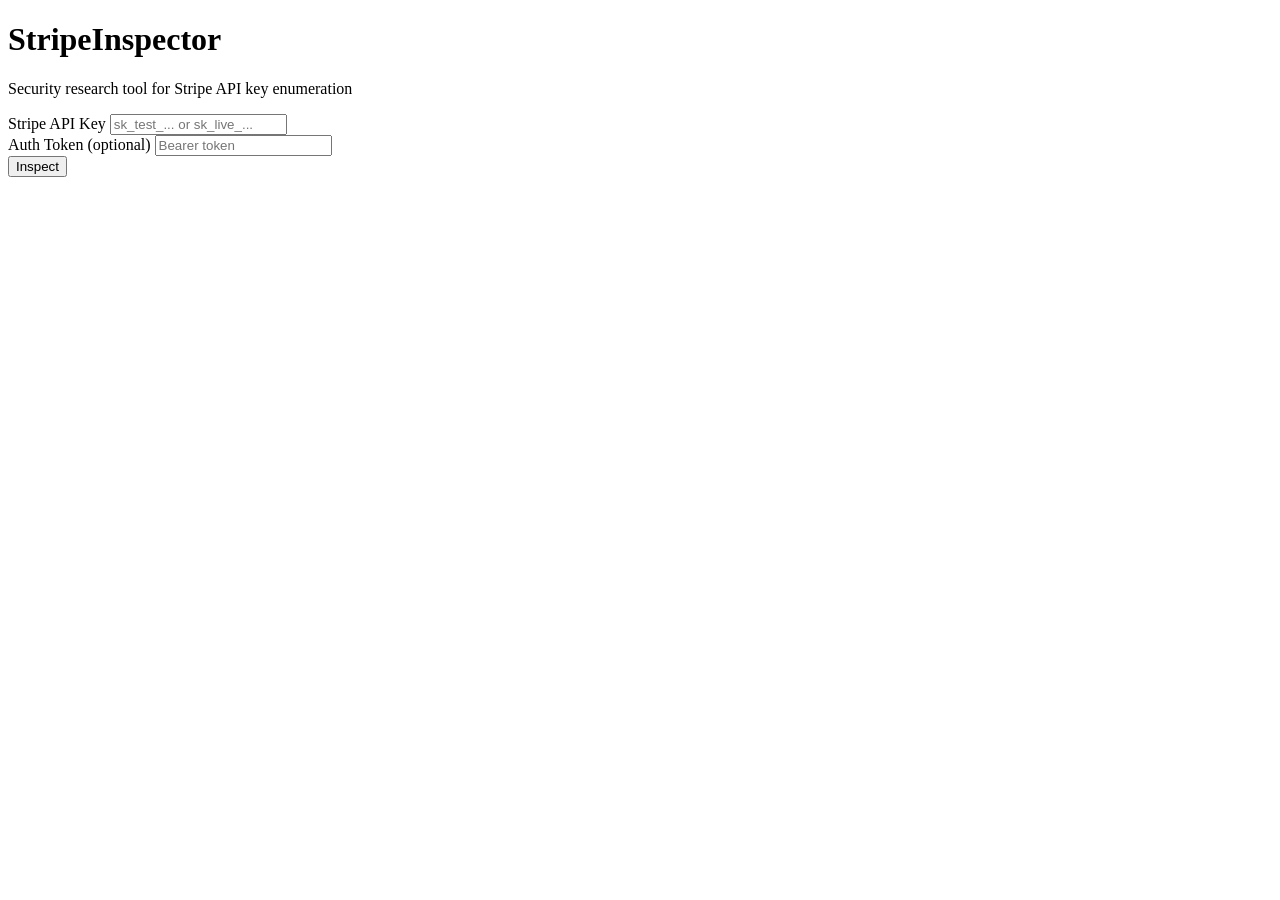
==== stripe_inspector/web/static/index.html @ d229f496 "Initial release v0.1.0 — Stripe API key inspector Security research tool that enumerates Stripe API " ====
<!DOCTYPE html>
<html lang="en">
<head>
    <meta charset="UTF-8">
    <meta name="viewport" content="width=device-width, initial-scale=1.0">
    <title>StripeInspector</title>
    <link rel="preconnect" href="https://fonts.googleapis.com">
    <link href="https://fonts.googleapis.com/css2?family=Inter:wght@400;500;600;700&family=JetBrains+Mono:wght@400;500&display=swap" rel="stylesheet">
    <link rel="stylesheet" href="/static/style.css">
</head>
<body>
    <div class="container">
        <div class="header">
            <h1>Stripe<span>Inspector</span></h1>
            <p>Security research tool for Stripe API key enumeration</p>
        </div>

        <div class="input-section">
            <div class="input-row">
                <div class="input-group" style="flex:3;">
                    <label>Stripe API Key</label>
                    <input type="text" id="keyInput" placeholder="sk_test_... or sk_live_..." autocomplete="off" spellcheck="false">
                </div>
                <div class="input-group" style="flex:1;">
                    <label>Auth Token (optional)</label>
                    <input type="password" id="tokenInput" placeholder="Bearer token" autocomplete="off">
                </div>
                <button class="btn btn-primary" id="inspectBtn">Inspect</button>
            </div>
        </div>

        <div class="status" id="status" style="display:none;"></div>

        <div class="results" id="results">
            <div id="resultsContent"></div>
        </div>
    </div>

    <script src="/static/app.js"></script>
</body>
</html>
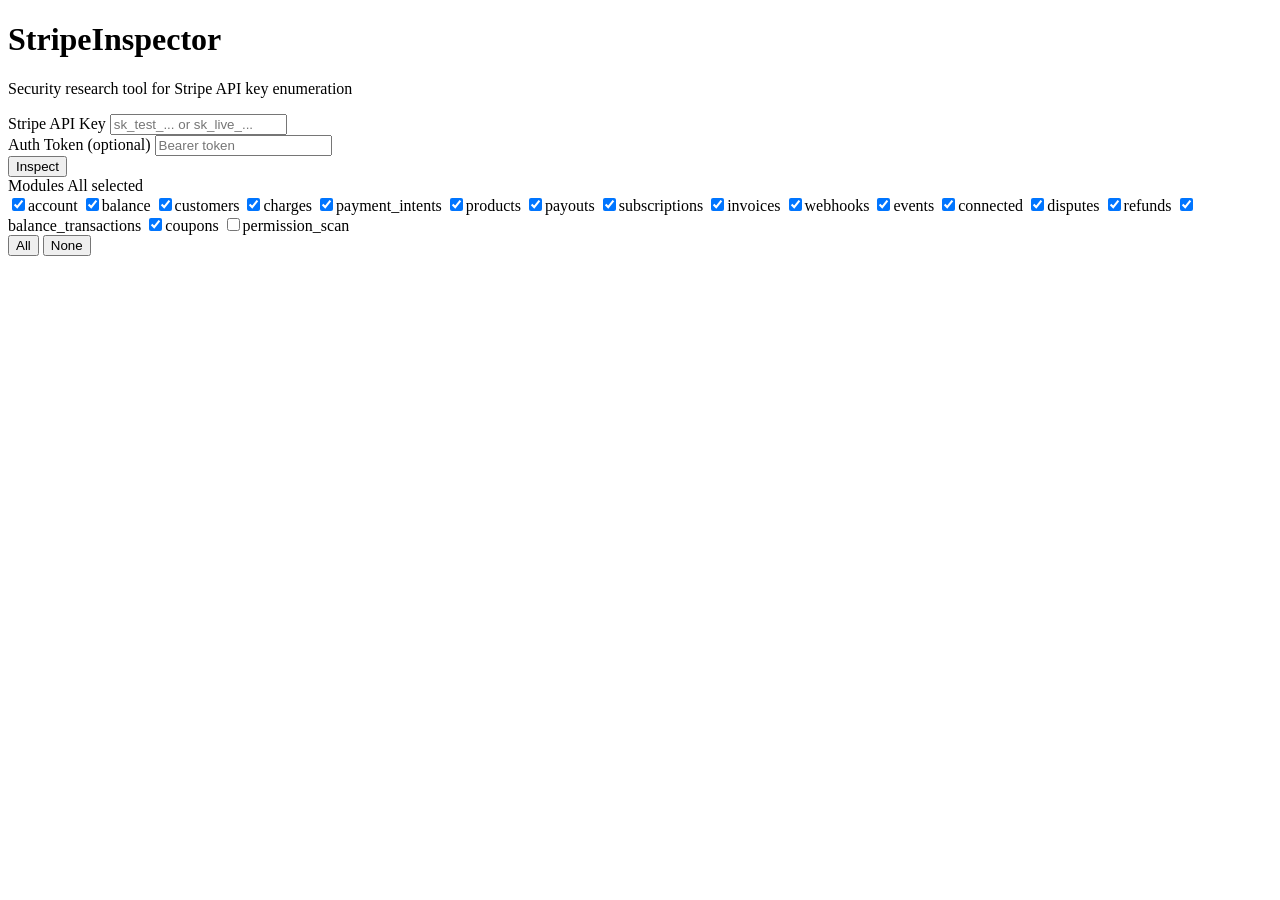
==== commit 6ff47f7a: "Add 5 new modules: disputes, refunds, balance_transactions, coupons, permission_scan - disputes: /v1" ====
--- a/stripe_inspector/web/static/index.html
+++ b/stripe_inspector/web/static/index.html
@@ -27,6 +27,35 @@
                 </div>
                 <button class="btn btn-primary" id="inspectBtn">Inspect</button>
             </div>
+            <div class="modules-section">
+                <div class="modules-header" onclick="document.getElementById('modulesGrid').classList.toggle('open')">
+                    <label>Modules</label>
+                    <span class="modules-toggle" id="modulesCount">All selected</span>
+                </div>
+                <div class="modules-grid" id="modulesGrid">
+                    <label class="module-chip"><input type="checkbox" value="account" checked><span>account</span></label>
+                    <label class="module-chip"><input type="checkbox" value="balance" checked><span>balance</span></label>
+                    <label class="module-chip"><input type="checkbox" value="customers" checked><span>customers</span></label>
+                    <label class="module-chip"><input type="checkbox" value="charges" checked><span>charges</span></label>
+                    <label class="module-chip"><input type="checkbox" value="payment_intents" checked><span>payment_intents</span></label>
+                    <label class="module-chip"><input type="checkbox" value="products" checked><span>products</span></label>
+                    <label class="module-chip"><input type="checkbox" value="payouts" checked><span>payouts</span></label>
+                    <label class="module-chip"><input type="checkbox" value="subscriptions" checked><span>subscriptions</span></label>
+                    <label class="module-chip"><input type="checkbox" value="invoices" checked><span>invoices</span></label>
+                    <label class="module-chip"><input type="checkbox" value="webhooks" checked><span>webhooks</span></label>
+                    <label class="module-chip"><input type="checkbox" value="events" checked><span>events</span></label>
+                    <label class="module-chip"><input type="checkbox" value="connected" checked><span>connected</span></label>
+                    <label class="module-chip"><input type="checkbox" value="disputes" checked><span>disputes</span></label>
+                    <label class="module-chip"><input type="checkbox" value="refunds" checked><span>refunds</span></label>
+                    <label class="module-chip"><input type="checkbox" value="balance_transactions" checked><span>balance_transactions</span></label>
+                    <label class="module-chip"><input type="checkbox" value="coupons" checked><span>coupons</span></label>
+                    <label class="module-chip"><input type="checkbox" value="permission_scan"><span>permission_scan</span></label>
+                    <div class="modules-actions">
+                        <button class="btn btn-outline btn-xs" onclick="toggleAllModules(true)">All</button>
+                        <button class="btn btn-outline btn-xs" onclick="toggleAllModules(false)">None</button>
+                    </div>
+                </div>
+            </div>
         </div>
 
         <div class="status" id="status" style="display:none;"></div>
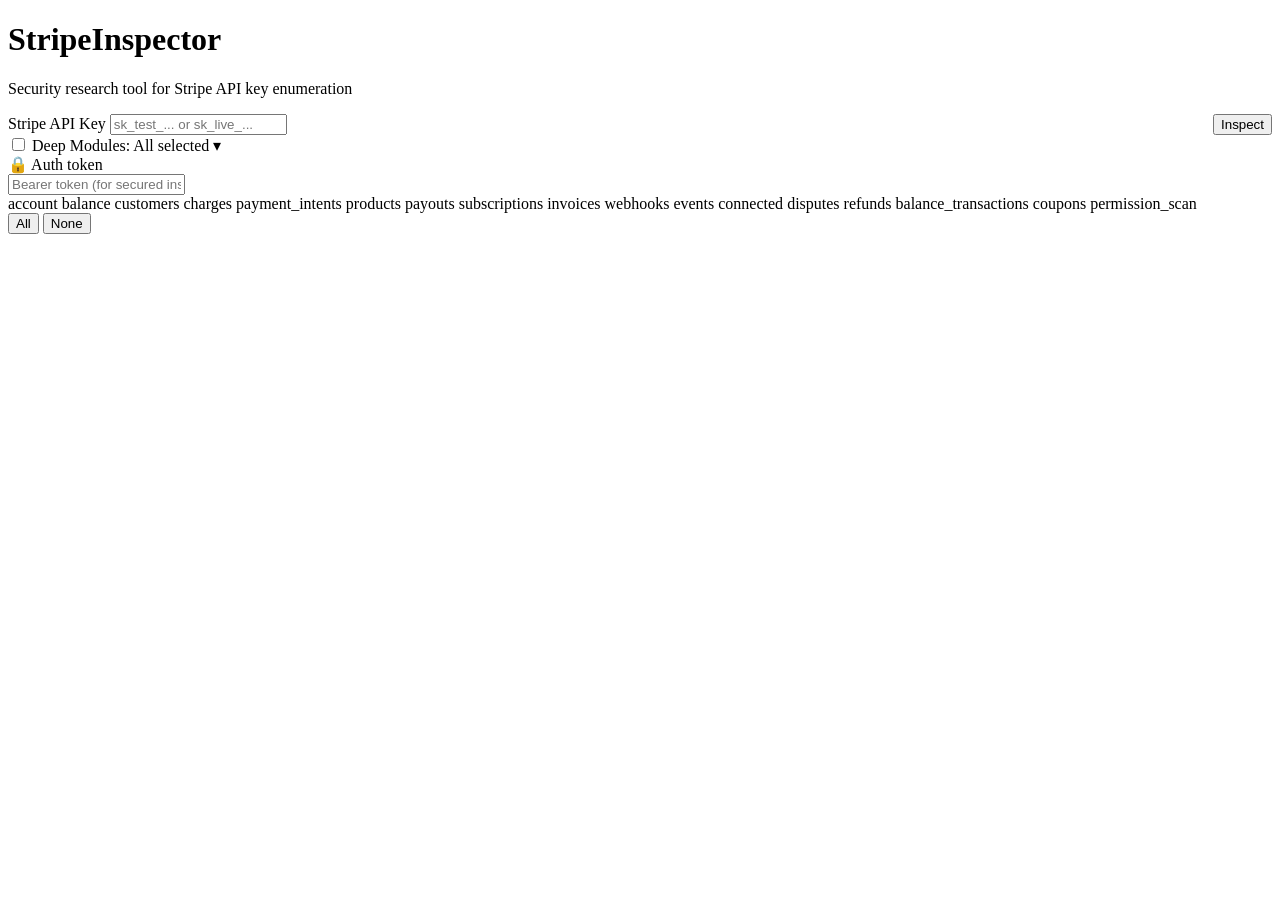
==== commit e92313e1: "Replace checkbox inputs with data-attribute chips for module selector Removes all <input type="check" ====
--- a/stripe_inspector/web/static/index.html
+++ b/stripe_inspector/web/static/index.html
@@ -16,40 +16,62 @@
         </div>
 
         <div class="input-section">
-            <div class="input-row">
-                <div class="input-group" style="flex:3;">
+            <!-- Key input + Inspect button -->
+            <div style="display:flex;gap:10px;">
+                <div class="input-group" style="flex:1;">
                     <label>Stripe API Key</label>
                     <input type="text" id="keyInput" placeholder="sk_test_... or sk_live_..." autocomplete="off" spellcheck="false">
                 </div>
-                <div class="input-group" style="flex:1;">
-                    <label>Auth Token (optional)</label>
-                    <input type="password" id="tokenInput" placeholder="Bearer token" autocomplete="off">
+                <button class="btn btn-primary" id="inspectBtn" style="align-self:flex-end;">Inspect</button>
+            </div>
+
+            <!-- Toolbar row -->
+            <div class="toolbar">
+                <div class="toolbar-left">
+                    <label class="toggle-switch" title="Fetch all pages instead of first 100">
+                        <input type="checkbox" id="deepToggle">
+                        <span class="toggle-track"><span class="toggle-thumb"></span></span>
+                        <span class="toggle-label">Deep</span>
+                    </label>
+                    <span class="toolbar-divider"></span>
+                    <span class="toolbar-link" id="modulesToggle" onclick="document.getElementById('modulesGrid').classList.toggle('open'); updateModulesCount();">
+                        Modules: <span id="modulesCount">All selected</span> <span class="arrow">&#9662;</span>
+                    </span>
                 </div>
-                <button class="btn btn-primary" id="inspectBtn">Inspect</button>
+                <div class="toolbar-right">
+                    <span class="toolbar-link" onclick="document.getElementById('tokenSection').classList.toggle('open')">
+                        &#128274; Auth token
+                    </span>
+                </div>
             </div>
-            <div class="modules-section">
-                <div class="modules-header" onclick="document.getElementById('modulesGrid').classList.toggle('open')">
-                    <label>Modules</label>
-                    <span class="modules-toggle" id="modulesCount">All selected</span>
+
+            <!-- Auth token (hidden by default) -->
+            <div class="collapsible" id="tokenSection">
+                <div class="input-group">
+                    <input type="password" id="tokenInput" placeholder="Bearer token (for secured instances)" autocomplete="off">
                 </div>
-                <div class="modules-grid" id="modulesGrid">
-                    <label class="module-chip"><input type="checkbox" value="account" checked><span>account</span></label>
-                    <label class="module-chip"><input type="checkbox" value="balance" checked><span>balance</span></label>
-                    <label class="module-chip"><input type="checkbox" value="customers" checked><span>customers</span></label>
-                    <label class="module-chip"><input type="checkbox" value="charges" checked><span>charges</span></label>
-                    <label class="module-chip"><input type="checkbox" value="payment_intents" checked><span>payment_intents</span></label>
-                    <label class="module-chip"><input type="checkbox" value="products" checked><span>products</span></label>
-                    <label class="module-chip"><input type="checkbox" value="payouts" checked><span>payouts</span></label>
-                    <label class="module-chip"><input type="checkbox" value="subscriptions" checked><span>subscriptions</span></label>
-                    <label class="module-chip"><input type="checkbox" value="invoices" checked><span>invoices</span></label>
-                    <label class="module-chip"><input type="checkbox" value="webhooks" checked><span>webhooks</span></label>
-                    <label class="module-chip"><input type="checkbox" value="events" checked><span>events</span></label>
-                    <label class="module-chip"><input type="checkbox" value="connected" checked><span>connected</span></label>
-                    <label class="module-chip"><input type="checkbox" value="disputes" checked><span>disputes</span></label>
-                    <label class="module-chip"><input type="checkbox" value="refunds" checked><span>refunds</span></label>
-                    <label class="module-chip"><input type="checkbox" value="balance_transactions" checked><span>balance_transactions</span></label>
-                    <label class="module-chip"><input type="checkbox" value="coupons" checked><span>coupons</span></label>
-                    <label class="module-chip"><input type="checkbox" value="permission_scan"><span>permission_scan</span></label>
+            </div>
+
+            <!-- Modules grid (hidden by default) -->
+            <div class="collapsible" id="modulesGrid">
+                <div class="modules-grid-inner">
+                    <span class="module-chip active" data-module="account" onclick="toggleChip(this)">account</span>
+                    <span class="module-chip active" data-module="balance" onclick="toggleChip(this)">balance</span>
+                    <span class="module-chip active" data-module="customers" onclick="toggleChip(this)">customers</span>
+                    <span class="module-chip active" data-module="charges" onclick="toggleChip(this)">charges</span>
+                    <span class="module-chip active" data-module="payment_intents" onclick="toggleChip(this)">payment_intents</span>
+                    <span class="module-chip active" data-module="products" onclick="toggleChip(this)">products</span>
+                    <span class="module-chip active" data-module="payouts" onclick="toggleChip(this)">payouts</span>
+                    <span class="module-chip active" data-module="subscriptions" onclick="toggleChip(this)">subscriptions</span>
+                    <span class="module-chip active" data-module="invoices" onclick="toggleChip(this)">invoices</span>
+                    <span class="module-chip active" data-module="webhooks" onclick="toggleChip(this)">webhooks</span>
+                    <span class="module-chip active" data-module="events" onclick="toggleChip(this)">events</span>
+                    <span class="module-chip active" data-module="connected" onclick="toggleChip(this)">connected</span>
+                    <span class="module-chip active" data-module="disputes" onclick="toggleChip(this)">disputes</span>
+                    <span class="module-chip active" data-module="refunds" onclick="toggleChip(this)">refunds</span>
+                    <span class="module-chip active" data-module="balance_transactions" onclick="toggleChip(this)">balance_transactions</span>
+                    <span class="module-chip active" data-module="coupons" onclick="toggleChip(this)">coupons</span>
+                    <span class="module-chip" data-module="permission_scan" onclick="toggleChip(this)">permission_scan</span>
                     <div class="modules-actions">
                         <button class="btn btn-outline btn-xs" onclick="toggleAllModules(true)">All</button>
                         <button class="btn btn-outline btn-xs" onclick="toggleAllModules(false)">None</button>
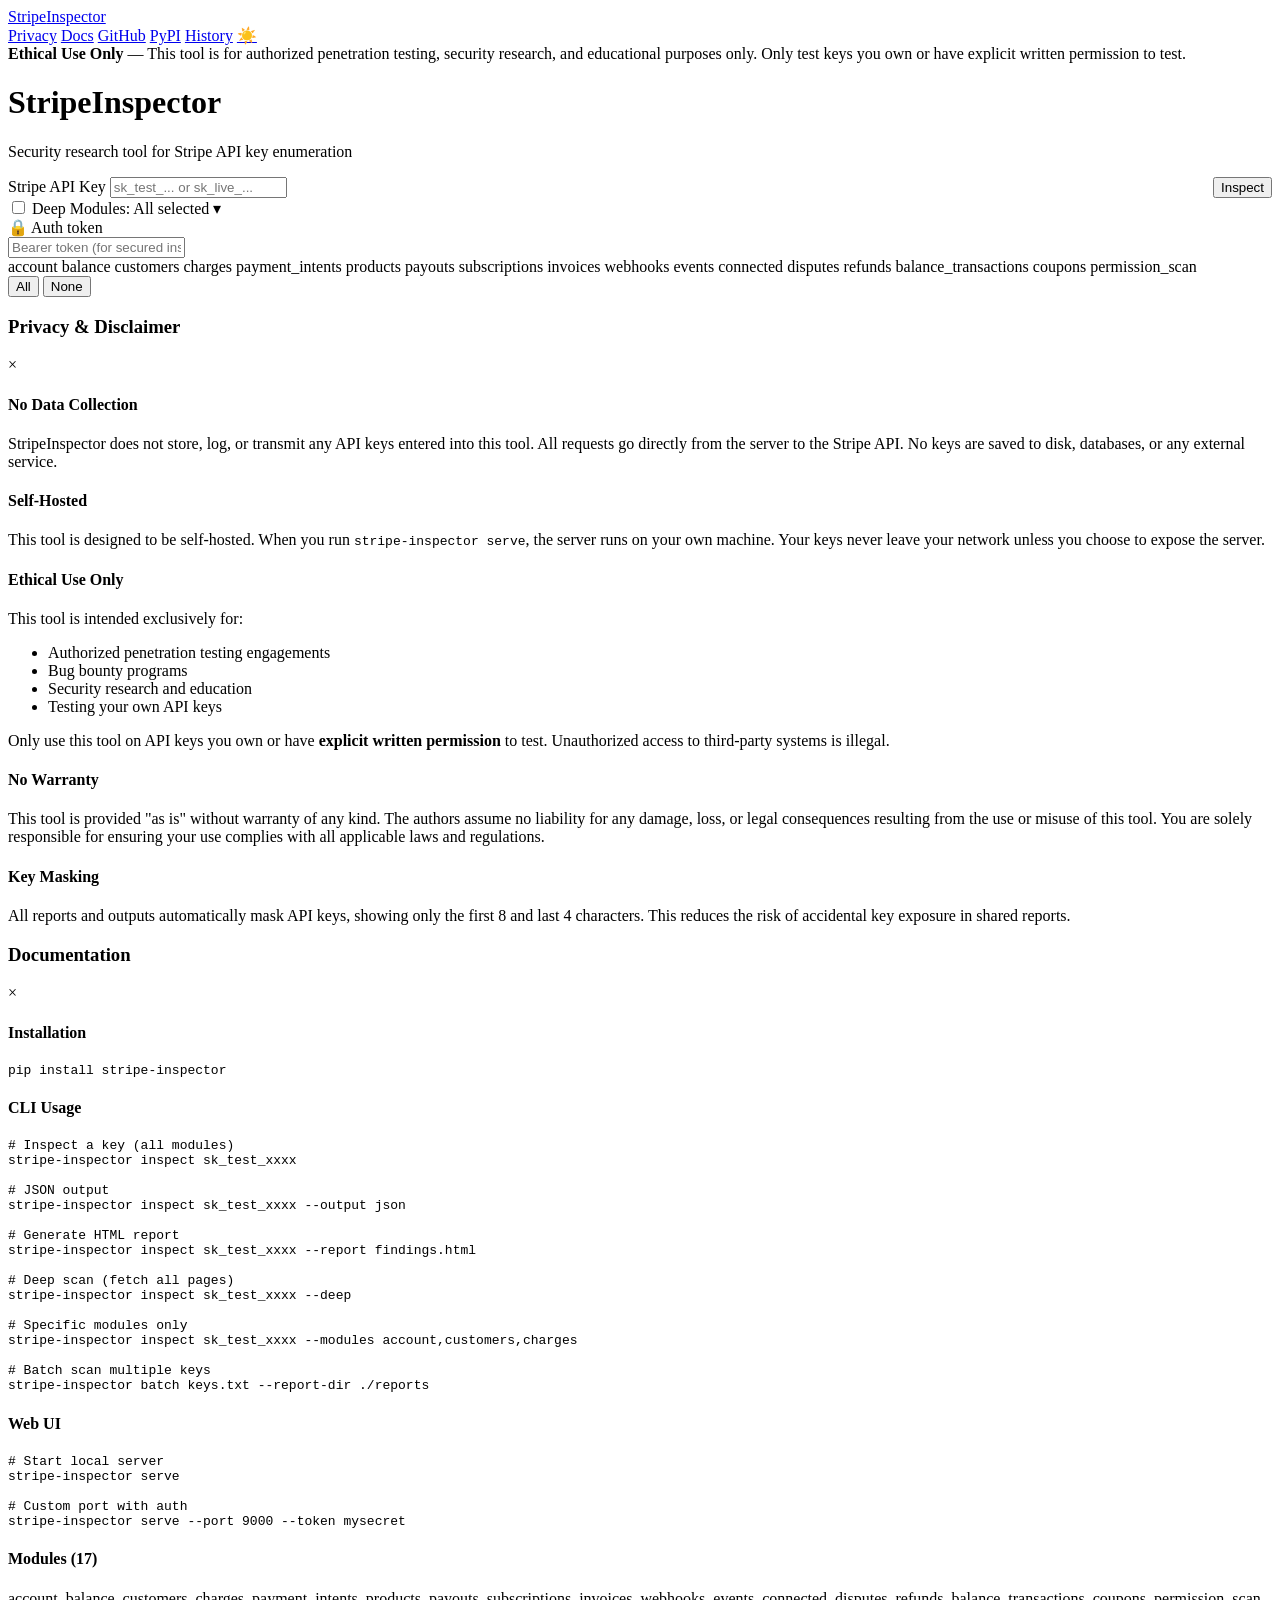
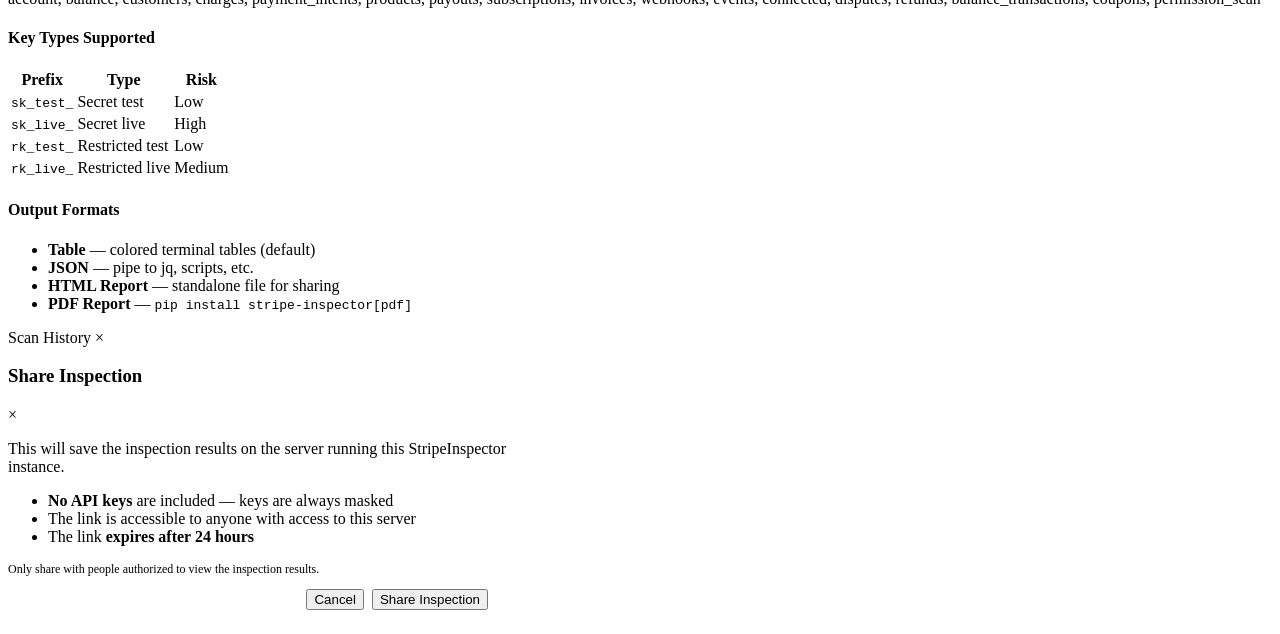
==== commit 33720332: "Scan history, API-only mode, favicon - Scan history: saved to localStorage, slide-out panel, click t" ====
--- a/stripe_inspector/web/static/index.html
+++ b/stripe_inspector/web/static/index.html
@@ -7,8 +7,31 @@
     <link rel="preconnect" href="https://fonts.googleapis.com">
     <link href="https://fonts.googleapis.com/css2?family=Inter:wght@400;500;600;700&family=JetBrains+Mono:wght@400;500&display=swap" rel="stylesheet">
     <link rel="stylesheet" href="/static/style.css">
+    <link rel="icon" href="data:image/svg+xml,<svg xmlns='http://www.w3.org/2000/svg' viewBox='0 0 100 100'><rect width='100' height='100' rx='20' fill='%230f1117'/><text x='50' y='68' font-size='55' text-anchor='middle' font-family='monospace' fill='%236c63ff'>SI</text></svg>">
 </head>
 <body>
+    <!-- Top nav bar -->
+    <nav class="top-nav">
+        <div class="top-nav-inner">
+            <div class="top-nav-left">
+                <a href="/" class="nav-brand">Stripe<span>Inspector</span></a>
+            </div>
+            <div class="top-nav-right">
+                <a href="#" onclick="document.getElementById('privacyModal').classList.add('open'); return false;">Privacy</a>
+                <a href="#" onclick="document.getElementById('instructionsModal').classList.add('open'); return false;">Docs</a>
+                <a href="https://github.com/mrdebugger/stripe-inspector" target="_blank">GitHub</a>
+                <a href="https://pypi.org/project/stripe-inspector/" target="_blank">PyPI</a>
+                <a href="#" onclick="toggleHistory(); return false;" title="Scan history">History</a>
+                <a href="#" onclick="toggleTheme(); return false;" id="themeIcon" title="Toggle theme">☀️</a>
+            </div>
+        </div>
+    </nav>
+
+    <!-- Ethical use banner -->
+    <div class="ethics-banner">
+        <strong>Ethical Use Only</strong> &mdash; This tool is for authorized penetration testing, security research, and educational purposes only. Only test keys you own or have explicit written permission to test.
+    </div>
+
     <div class="container">
         <div class="header">
             <h1>Stripe<span>Inspector</span></h1>
@@ -87,6 +110,147 @@
         </div>
     </div>
 
+    <!-- Privacy Modal -->
+    <div class="modal-overlay" id="privacyModal" onclick="if(event.target===this)this.classList.remove('open')">
+        <div class="modal-box">
+            <div class="modal-header">
+                <h3>Privacy &amp; Disclaimer</h3>
+                <span class="modal-close" onclick="this.closest('.modal-overlay').classList.remove('open')">&times;</span>
+            </div>
+            <div class="modal-body">
+                <h4>No Data Collection</h4>
+                <p>StripeInspector does not store, log, or transmit any API keys entered into this tool. All requests go directly from the server to the Stripe API. No keys are saved to disk, databases, or any external service.</p>
+
+                <h4>Self-Hosted</h4>
+                <p>This tool is designed to be self-hosted. When you run <code>stripe-inspector serve</code>, the server runs on your own machine. Your keys never leave your network unless you choose to expose the server.</p>
+
+                <h4>Ethical Use Only</h4>
+                <p>This tool is intended exclusively for:</p>
+                <ul>
+                    <li>Authorized penetration testing engagements</li>
+                    <li>Bug bounty programs</li>
+                    <li>Security research and education</li>
+                    <li>Testing your own API keys</li>
+                </ul>
+                <p>Only use this tool on API keys you own or have <strong>explicit written permission</strong> to test. Unauthorized access to third-party systems is illegal.</p>
+
+                <h4>No Warranty</h4>
+                <p>This tool is provided "as is" without warranty of any kind. The authors assume no liability for any damage, loss, or legal consequences resulting from the use or misuse of this tool. You are solely responsible for ensuring your use complies with all applicable laws and regulations.</p>
+
+                <h4>Key Masking</h4>
+                <p>All reports and outputs automatically mask API keys, showing only the first 8 and last 4 characters. This reduces the risk of accidental key exposure in shared reports.</p>
+            </div>
+        </div>
+    </div>
+
+    <!-- Instructions/Docs Modal -->
+    <div class="modal-overlay" id="instructionsModal" onclick="if(event.target===this)this.classList.remove('open')">
+        <div class="modal-box">
+            <div class="modal-header">
+                <h3>Documentation</h3>
+                <span class="modal-close" onclick="this.closest('.modal-overlay').classList.remove('open')">&times;</span>
+            </div>
+            <div class="modal-body">
+                <h4>Installation</h4>
+                <pre><code>pip install stripe-inspector</code></pre>
+
+                <h4>CLI Usage</h4>
+                <pre><code># Inspect a key (all modules)
+stripe-inspector inspect sk_test_xxxx
+
+# JSON output
+stripe-inspector inspect sk_test_xxxx --output json
+
+# Generate HTML report
+stripe-inspector inspect sk_test_xxxx --report findings.html
+
+# Deep scan (fetch all pages)
+stripe-inspector inspect sk_test_xxxx --deep
+
+# Specific modules only
+stripe-inspector inspect sk_test_xxxx --modules account,customers,charges
+
+# Batch scan multiple keys
+stripe-inspector batch keys.txt --report-dir ./reports</code></pre>
+
+                <h4>Web UI</h4>
+                <pre><code># Start local server
+stripe-inspector serve
+
+# Custom port with auth
+stripe-inspector serve --port 9000 --token mysecret</code></pre>
+
+                <h4>Modules (17)</h4>
+                <p>account, balance, customers, charges, payment_intents, products, payouts, subscriptions, invoices, webhooks, events, connected, disputes, refunds, balance_transactions, coupons, permission_scan</p>
+
+                <h4>Key Types Supported</h4>
+                <table class="data-table" style="margin-top:8px;">
+                    <tr><th>Prefix</th><th>Type</th><th>Risk</th></tr>
+                    <tr><td><code>sk_test_</code></td><td>Secret test</td><td style="color:var(--yellow)">Low</td></tr>
+                    <tr><td><code>sk_live_</code></td><td>Secret live</td><td style="color:var(--red)">High</td></tr>
+                    <tr><td><code>rk_test_</code></td><td>Restricted test</td><td style="color:var(--yellow)">Low</td></tr>
+                    <tr><td><code>rk_live_</code></td><td>Restricted live</td><td style="color:var(--yellow)">Medium</td></tr>
+                </table>
+
+                <h4>Output Formats</h4>
+                <ul>
+                    <li><strong>Table</strong> — colored terminal tables (default)</li>
+                    <li><strong>JSON</strong> — pipe to jq, scripts, etc.</li>
+                    <li><strong>HTML Report</strong> — standalone file for sharing</li>
+                    <li><strong>PDF Report</strong> — <code>pip install stripe-inspector[pdf]</code></li>
+                </ul>
+            </div>
+        </div>
+    </div>
+
+    <!-- History Panel -->
+    <div class="history-panel" id="historyPanel">
+        <div class="history-header">
+            <span>Scan History</span>
+            <span class="modal-close" onclick="toggleHistory()">&times;</span>
+        </div>
+        <div id="historyList"></div>
+    </div>
+
+    <!-- Share Modal -->
+    <div class="modal-overlay" id="shareModal" onclick="if(event.target===this){this.classList.remove('open');resetShareModal();}">
+        <div class="modal-box" style="max-width:500px;">
+            <div class="modal-header">
+                <h3>Share Inspection</h3>
+                <span class="modal-close" onclick="this.closest('.modal-overlay').classList.remove('open');resetShareModal();">&times;</span>
+            </div>
+            <div class="modal-body" id="shareModalBody">
+                <p>This will save the inspection results on the server running this StripeInspector instance.</p>
+                <ul>
+                    <li><strong>No API keys</strong> are included — keys are always masked</li>
+                    <li>The link is accessible to anyone with access to this server</li>
+                    <li>The link <strong>expires after 24 hours</strong></li>
+                </ul>
+                <p style="color:var(--text-dim);font-size:12px;margin-top:12px;">Only share with people authorized to view the inspection results.</p>
+            </div>
+            <div style="padding:0 20px 16px;display:flex;gap:8px;justify-content:flex-end;">
+                <button class="btn btn-outline" onclick="this.closest('.modal-overlay').classList.remove('open');resetShareModal();">Cancel</button>
+                <button class="btn btn-primary" id="shareConfirmBtn" onclick="confirmShare()">Share Inspection</button>
+            </div>
+        </div>
+    </div>
+
     <script src="/static/app.js"></script>
+    <script>
+    function resetShareModal() {
+        document.getElementById('shareModalBody').innerHTML = `
+            <p>This will save the inspection results on the server running this StripeInspector instance.</p>
+            <ul>
+                <li><strong>No API keys</strong> are included — keys are always masked</li>
+                <li>The link is accessible to anyone with access to this server</li>
+                <li>The link <strong>expires after 24 hours</strong></li>
+            </ul>
+            <p style="color:var(--text-dim);font-size:12px;margin-top:12px;">Only share with people authorized to view the inspection results.</p>`;
+        const btn = document.getElementById('shareConfirmBtn');
+        btn.disabled = false;
+        btn.textContent = 'Share Inspection';
+        btn.style.display = '';
+    }
+    </script>
 </body>
 </html>
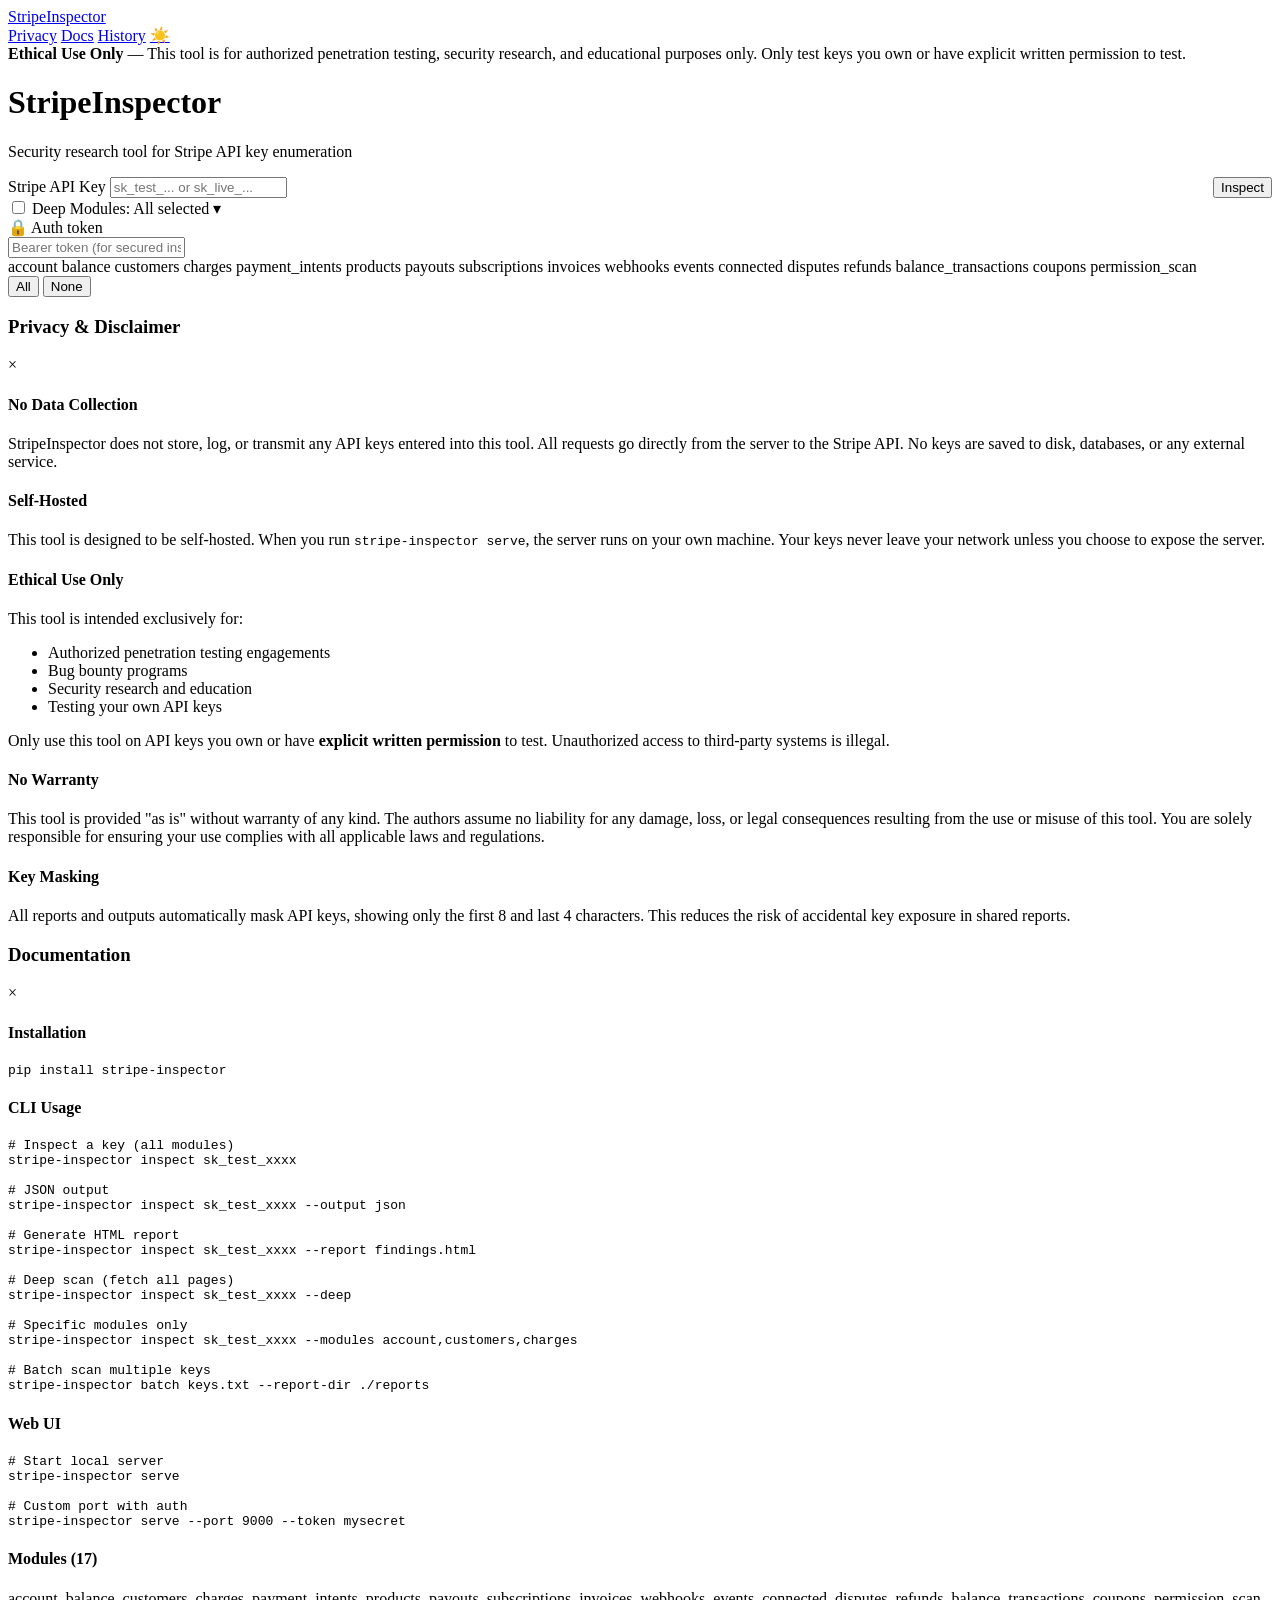
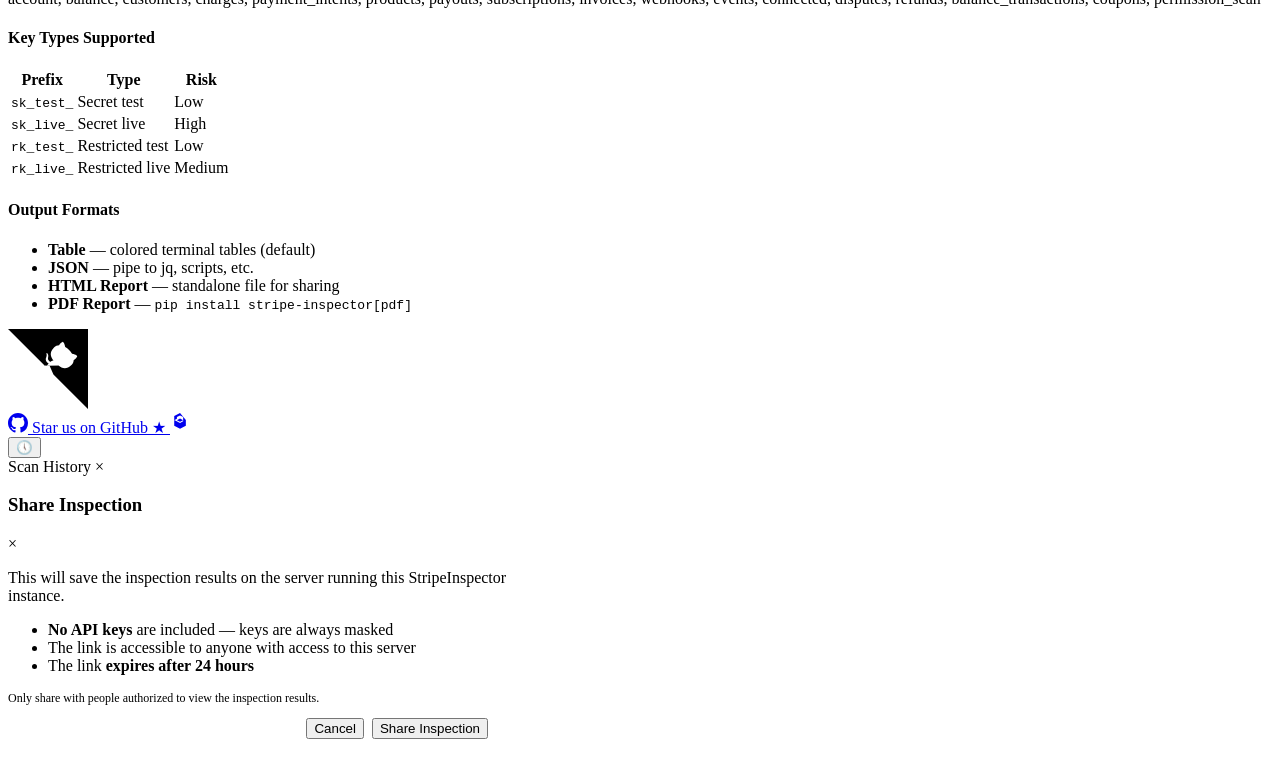
==== commit 19d3c531: "v0.6.0: Scan history, API-only mode, GitHub corner, floating icons, Docker, mobile fixes - Scan hist" ====
--- a/stripe_inspector/web/static/index.html
+++ b/stripe_inspector/web/static/index.html
@@ -19,8 +19,6 @@
             <div class="top-nav-right">
                 <a href="#" onclick="document.getElementById('privacyModal').classList.add('open'); return false;">Privacy</a>
                 <a href="#" onclick="document.getElementById('instructionsModal').classList.add('open'); return false;">Docs</a>
-                <a href="https://github.com/mrdebugger/stripe-inspector" target="_blank">GitHub</a>
-                <a href="https://pypi.org/project/stripe-inspector/" target="_blank">PyPI</a>
                 <a href="#" onclick="toggleHistory(); return false;" title="Scan history">History</a>
                 <a href="#" onclick="toggleTheme(); return false;" id="themeIcon" title="Toggle theme">☀️</a>
             </div>
@@ -203,6 +201,32 @@
         </div>
     </div>
 
+    <!-- GitHub Corner -->
+    <a href="https://github.com/mrdebugger/stripe-inspector" target="_blank" class="github-corner" aria-label="Star on GitHub">
+        <svg width="80" height="80" viewBox="0 0 250 250" aria-hidden="true">
+            <path d="M0,0 L115,115 L130,115 L142,142 L250,250 L250,0 Z"/>
+            <path d="M128.3,109.0 C113.8,99.7 119.0,89.6 119.0,89.6 C122.0,82.7 120.5,78.6 120.5,78.6 C119.2,72.0 123.4,76.3 123.4,76.3 C127.3,80.9 125.5,87.3 125.5,87.3 C122.9,97.6 130.6,101.9 134.4,103.2" fill="#fff" style="transform-origin:130px 106px;" class="octo-arm"/>
+            <path d="M115.0,115.0 C114.9,115.1 118.7,116.5 119.8,115.4 L133.7,101.6 C136.9,99.2 139.9,98.4 142.2,98.6 C133.8,88.0 127.5,74.4 143.8,58.0 C148.5,53.4 154.0,51.2 159.7,51.0 C160.3,49.4 163.2,43.6 171.4,40.1 C171.4,40.1 176.1,42.5 178.8,56.2 C183.1,58.6 187.2,61.8 190.9,65.4 C194.5,69.0 197.7,73.2 200.1,77.6 C213.8,80.2 216.3,84.9 216.3,84.9 C212.7,93.1 206.9,96.0 205.4,96.6 C205.1,102.4 203.0,107.8 198.3,112.5 C181.9,128.9 168.3,122.5 157.7,114.1 C ## 155.9,116.6 156.7,120.9 152.7,124.9 L141.0,136.5 C139.8,137.7 141.6,141.9 141.8,141.8 Z" fill="#fff"/>
+        </svg>
+    </a>
+
+    <!-- Floating Social Icons -->
+    <div class="floating-socials">
+        <a href="https://github.com/mrdebugger/stripe-inspector" target="_blank" class="social-fab github" title="Star on GitHub">
+            <svg width="20" height="20" viewBox="0 0 24 24" fill="currentColor"><path d="M12 0C5.37 0 0 5.37 0 12c0 5.31 3.435 9.795 8.205 11.385.6.105.825-.255.825-.57 0-.285-.015-1.23-.015-2.235-3.015.555-3.795-.735-4.035-1.41-.135-.345-.72-1.41-1.23-1.695-.42-.225-1.02-.78-.015-.795.945-.015 1.62.87 1.845 1.23 1.08 1.815 2.805 1.305 3.495.99.105-.78.42-1.305.765-1.605-2.67-.3-5.46-1.335-5.46-5.925 0-1.305.465-2.385 1.23-3.225-.12-.3-.54-1.53.12-3.18 0 0 1.005-.315 3.3 1.23.96-.27 1.98-.405 3-.405s2.04.135 3 .405c2.295-1.56 3.3-1.23 3.3-1.23.66 1.65.24 2.88.12 3.18.765.84 1.23 1.905 1.23 3.225 0 4.605-2.805 5.625-5.475 5.925.435.375.81 1.095.81 2.22 0 1.605-.015 2.895-.015 3.3 0 .315.225.69.825.57A12.02 12.02 0 0024 12c0-6.63-5.37-12-12-12z"/></svg>
+            <span class="gh-bubble" id="ghBubble">Star us on GitHub &#9733;</span>
+        </a>
+        <a href="https://pypi.org/project/stripe-inspector/" target="_blank" class="social-fab" title="PyPI">
+            <svg width="20" height="20" viewBox="0 0 24 24" fill="currentColor"><path d="M12.042 0L5.07 3.508v5.143l3.238-1.638V4.86l3.734-1.89 3.734 1.89v5.143l-3.734 1.89-6.972-3.508v7.016l6.972 3.508 6.972-3.508V8.338L12.042 0zm0 10.498l-3.734-1.89 3.734-1.89 3.734 1.89-3.734 1.89z"/></svg>
+        </a>
+    </div>
+
+    <!-- Floating History Button -->
+    <button class="history-fab" onclick="toggleHistory()" title="Scan history">
+        &#128340;
+        <span id="historyBadge"></span>
+    </button>
+
     <!-- History Panel -->
     <div class="history-panel" id="historyPanel">
         <div class="history-header">
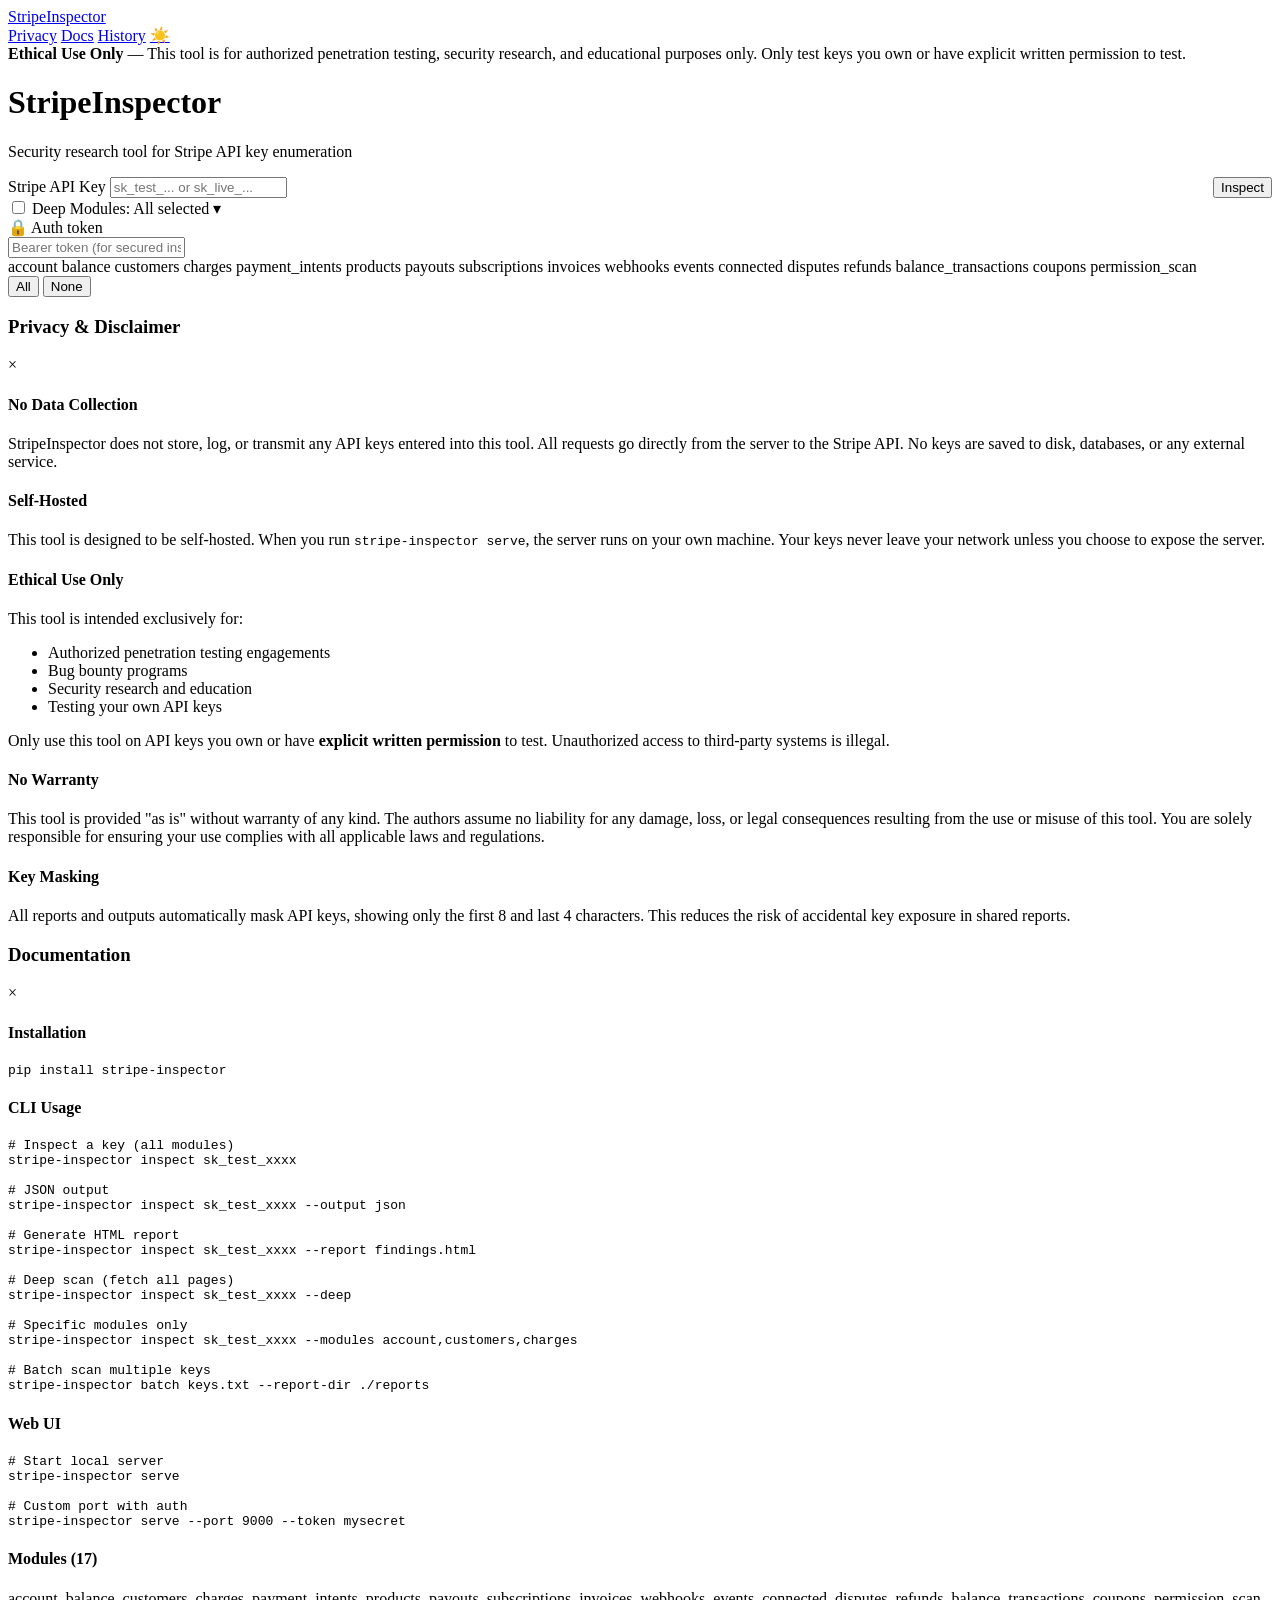
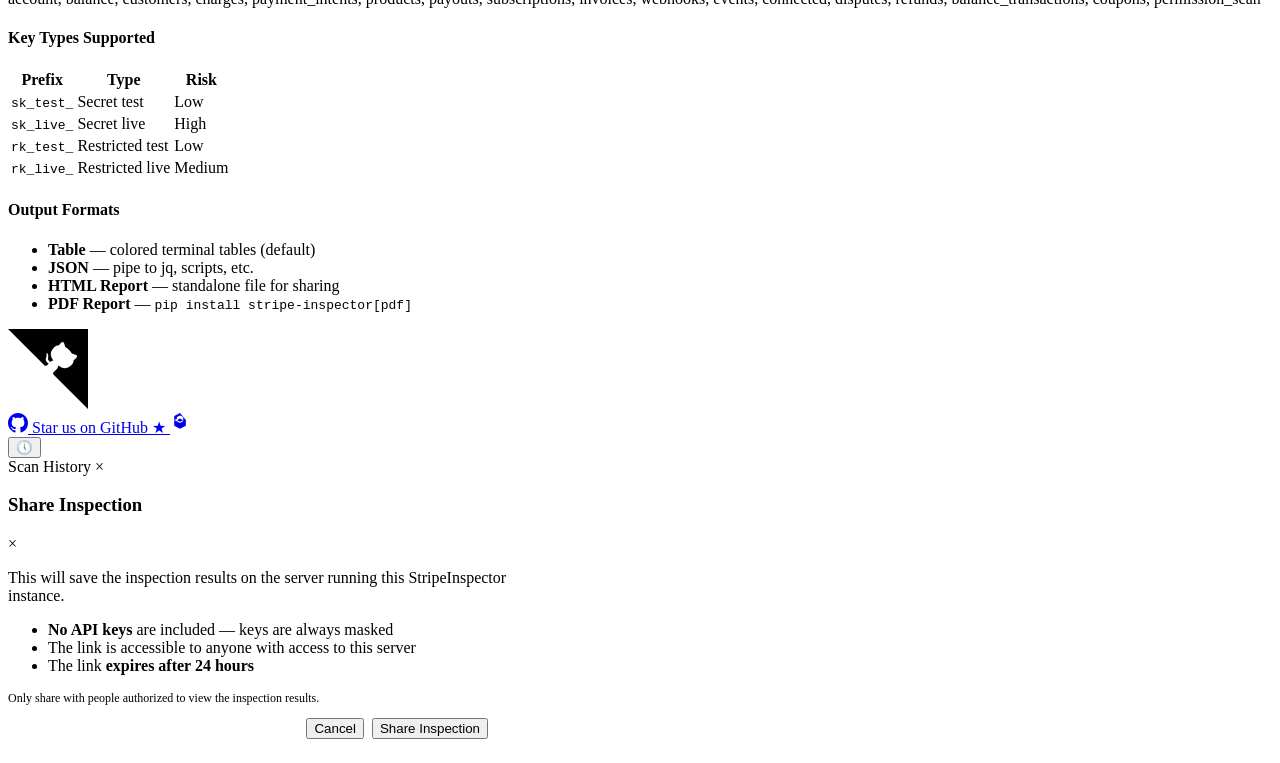
==== commit 5ee51054: "Cache-bust static assets with version, fix GitHub corner SVG - Index HTML cached once at startup wit" ====
--- a/stripe_inspector/web/static/index.html
+++ b/stripe_inspector/web/static/index.html
@@ -201,12 +201,12 @@
         </div>
     </div>
 
-    <!-- GitHub Corner -->
+    <!-- GitHub Corner (github-corners by Tim Holman) -->
     <a href="https://github.com/mrdebugger/stripe-inspector" target="_blank" class="github-corner" aria-label="Star on GitHub">
         <svg width="80" height="80" viewBox="0 0 250 250" aria-hidden="true">
             <path d="M0,0 L115,115 L130,115 L142,142 L250,250 L250,0 Z"/>
             <path d="M128.3,109.0 C113.8,99.7 119.0,89.6 119.0,89.6 C122.0,82.7 120.5,78.6 120.5,78.6 C119.2,72.0 123.4,76.3 123.4,76.3 C127.3,80.9 125.5,87.3 125.5,87.3 C122.9,97.6 130.6,101.9 134.4,103.2" fill="#fff" style="transform-origin:130px 106px;" class="octo-arm"/>
-            <path d="M115.0,115.0 C114.9,115.1 118.7,116.5 119.8,115.4 L133.7,101.6 C136.9,99.2 139.9,98.4 142.2,98.6 C133.8,88.0 127.5,74.4 143.8,58.0 C148.5,53.4 154.0,51.2 159.7,51.0 C160.3,49.4 163.2,43.6 171.4,40.1 C171.4,40.1 176.1,42.5 178.8,56.2 C183.1,58.6 187.2,61.8 190.9,65.4 C194.5,69.0 197.7,73.2 200.1,77.6 C213.8,80.2 216.3,84.9 216.3,84.9 C212.7,93.1 206.9,96.0 205.4,96.6 C205.1,102.4 203.0,107.8 198.3,112.5 C181.9,128.9 168.3,122.5 157.7,114.1 C ## 155.9,116.6 156.7,120.9 152.7,124.9 L141.0,136.5 C139.8,137.7 141.6,141.9 141.8,141.8 Z" fill="#fff"/>
+            <path d="M115.0,115.0 C114.9,115.1 118.7,116.5 119.8,115.4 L133.7,101.6 C136.9,99.2 139.9,98.4 142.2,98.6 C133.8,88.0 127.5,74.4 143.8,58.0 C148.5,53.4 154.0,51.2 159.7,51.0 C160.3,49.4 163.2,43.6 171.4,40.1 C171.4,40.1 176.1,42.5 178.8,56.2 C183.1,58.6 187.2,61.8 190.9,65.4 C194.5,69.0 197.7,73.2 200.1,77.6 C213.8,80.2 216.3,84.9 216.3,84.9 C212.7,93.1 206.9,96.0 205.4,96.6 C205.1,102.4 203.0,107.8 198.3,112.5 C181.9,128.9 168.3,122.5 157.7,114.1 C155.9,116.6 156.7,120.9 152.7,124.9 L141.0,136.5 C139.8,137.7 141.6,141.9 141.8,141.8 Z" fill="#fff"/>
         </svg>
     </a>
 
